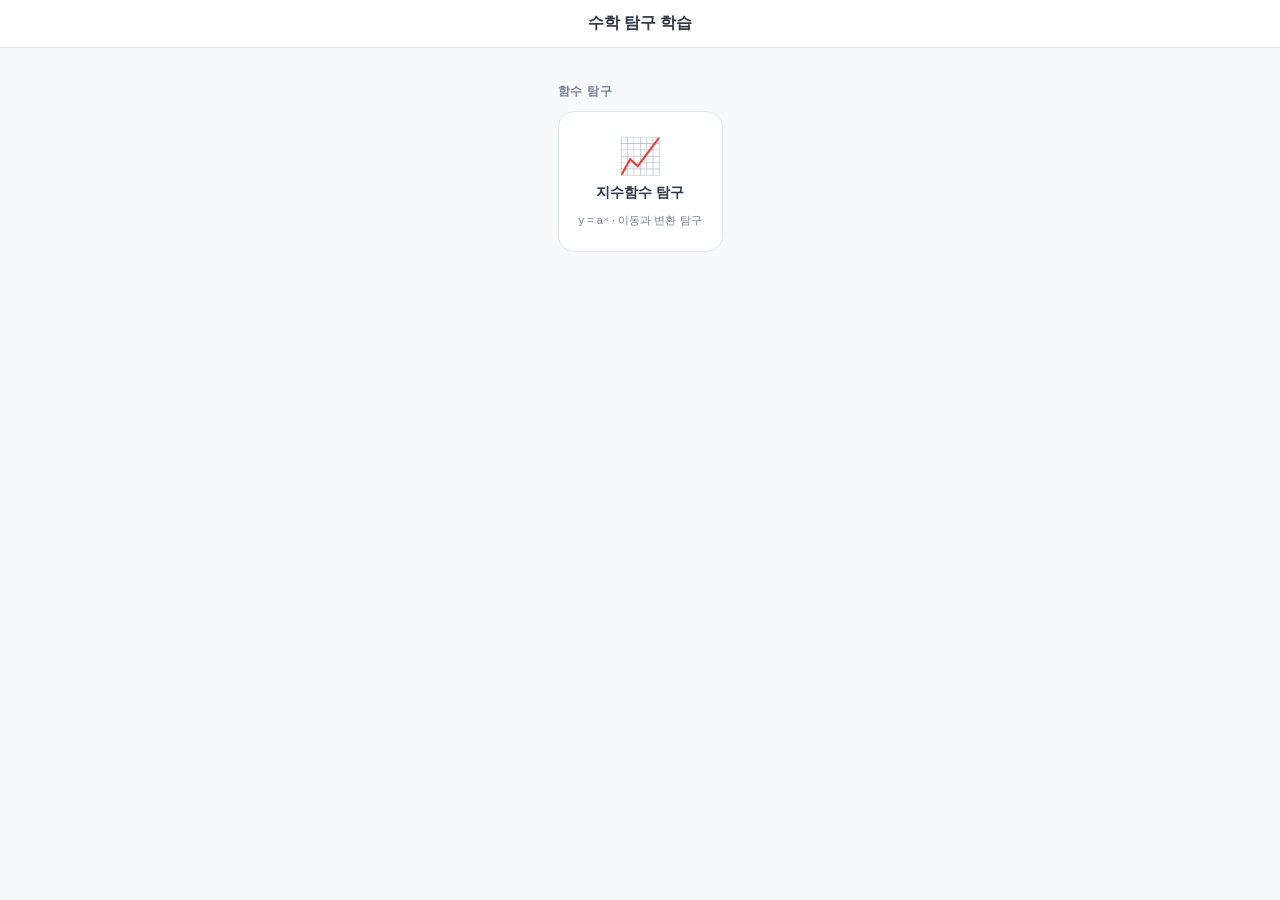
==== index.html @ c2b3ffa7 "feat: 지수함수 탐구 웹페이지 초기 구현" ====
<!DOCTYPE html>
<html lang="ko">
<head>
  <meta charset="UTF-8">
  <meta name="viewport" content="width=device-width, initial-scale=1.0">
  <title>수학 탐구 학습</title>
  <link rel="stylesheet" href="common.css">
  <style>
    body { overflow: auto; }
    .hub-body {
      flex: 1;
      display: flex;
      align-items: flex-start;
      justify-content: center;
      padding: 36px 24px;
      overflow: auto;
    }
    .hub-wrap {
      display: flex;
      flex-direction: column;
      gap: 32px;
      min-width: 0;
    }
    .hub-section { display: flex; flex-direction: column; gap: 12px; }
    .hub-section-title {
      font-size: 0.72rem;
      font-weight: 700;
      color: var(--text-muted);
      text-transform: uppercase;
      letter-spacing: 0.08em;
    }
    .card-row { display: flex; gap: 14px; flex-wrap: wrap; }
    .topic-card {
      background: var(--panel-bg);
      border: 1.5px solid var(--border);
      border-radius: 16px;
      padding: 26px 18px 22px;
      width: 165px;
      display: flex;
      flex-direction: column;
      align-items: center;
      gap: 9px;
      text-decoration: none;
      color: var(--text);
      transition: box-shadow 0.18s, border-color 0.18s;
    }
    .topic-card:hover {
      border-color: var(--accent);
      box-shadow: 0 4px 20px rgba(108,92,231,0.18);
    }
    .card-icon { font-size: 2.2rem; line-height: 1; }
    .card-name {
      font-size: 0.9rem;
      font-weight: 700;
      text-align: center;
      line-height: 1.45;
    }
    .card-desc {
      font-size: 0.7rem;
      color: var(--text-muted);
      text-align: center;
      line-height: 1.55;
    }
  </style>
</head>
<body>
  <header class="page-header">
    <span class="page-title">수학 탐구 학습</span>
  </header>
  <main class="hub-body">
    <div class="hub-wrap">

      <div class="hub-section">
        <div class="hub-section-title">함수 탐구</div>
        <div class="card-row">
          <a href="exp-function/index.html" class="topic-card">
            <span class="card-icon">📈</span>
            <span class="card-name">지수함수 탐구</span>
            <span class="card-desc">y = aˣ · 이동과 변환 탐구</span>
          </a>
        </div>
      </div>

    </div>
  </main>
</body>
</html>
---- common.css ----
/* ===== CSS 변수 (first-task 동일 팔레트) ===== */
:root {
  --accent: #6c5ce7;
  --accent-dark: #5a4bd1;
  --accent-light: #f0eeff;
  --bg: #f8f9fa;
  --panel-bg: #ffffff;
  --border: #e2e8f0;
  --text: #2d3748;
  --text-muted: #718096;
  --header-h: 48px;
}

/* ===== 리셋 + 기본 ===== */
*, *::before, *::after { box-sizing: border-box; margin: 0; padding: 0; }
body {
  font-family: -apple-system, BlinkMacSystemFont, 'Segoe UI', sans-serif;
  font-size: 15px;
  background: var(--bg);
  color: var(--text);
  height: 100dvh;
  overflow: hidden;
  display: flex;
  flex-direction: column;
}

/* ===== 헤더 ===== */
.page-header {
  height: var(--header-h);
  background: var(--panel-bg);
  border-bottom: 1px solid var(--border);
  display: flex;
  align-items: center;
  justify-content: center;
  position: relative;
  flex-shrink: 0;
}
.back-link {
  position: absolute;
  left: 14px;
  padding: 5px 14px;
  background: var(--accent);
  color: #fff;
  border-radius: 8px;
  font-size: 0.85rem;
  font-weight: 600;
  text-decoration: none;
  transition: background 0.15s;
}
.back-link:hover { background: var(--accent-dark); color: #fff; }
.page-title {
  font-size: 1rem;
  font-weight: 700;
  color: var(--text);
}

/* ===== 캔버스 공통 ===== */
canvas { display: block; }
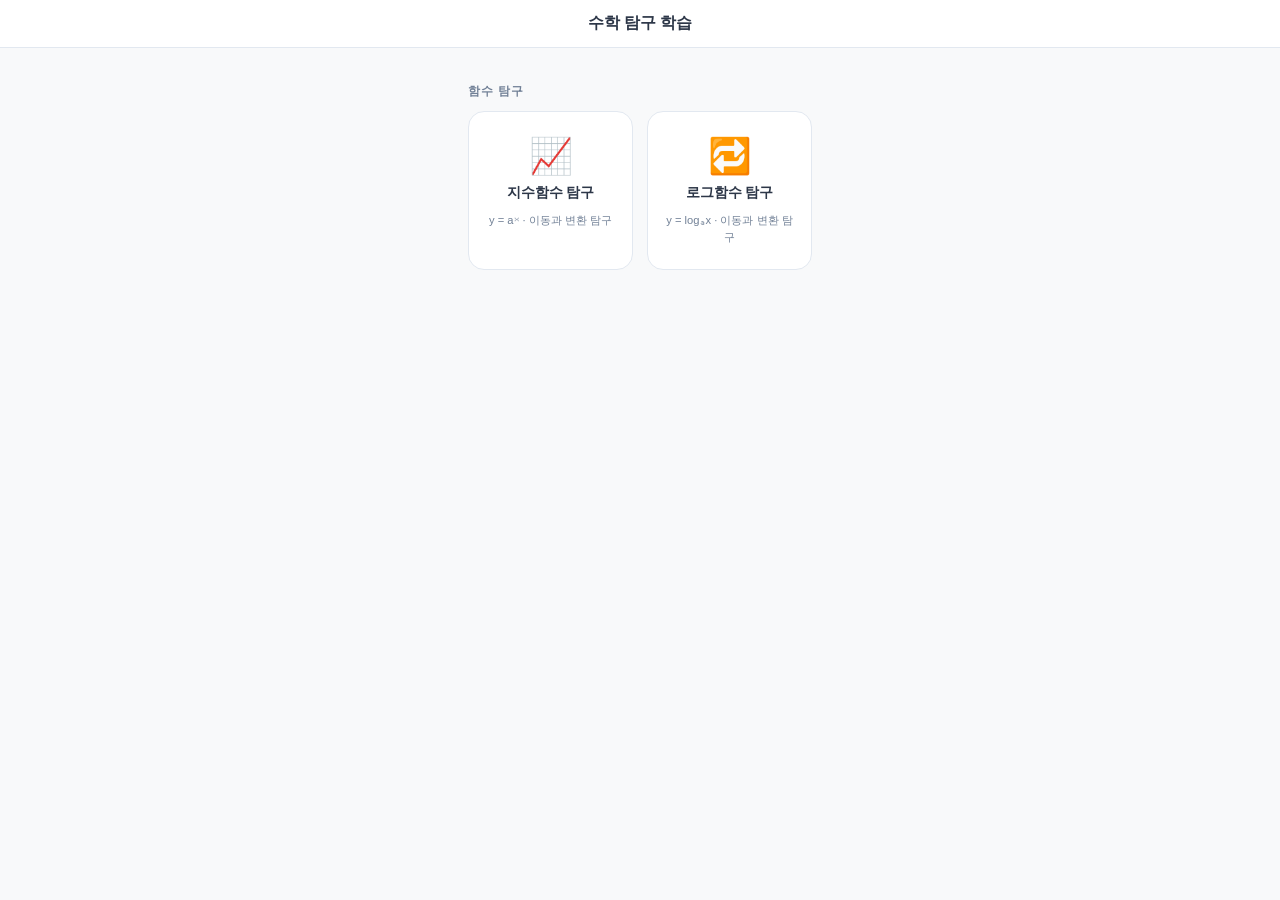
==== commit 4c2bd3de: "feat: 로그함수 탐구 페이지 추가 (허브 두 번째 카드) Co-Authored-By: Claude Sonnet 4.6 <noreply@anthropic.com>" ====
--- a/index.html
+++ b/index.html
@@ -78,6 +78,11 @@
             <span class="card-name">지수함수 탐구</span>
             <span class="card-desc">y = aˣ · 이동과 변환 탐구</span>
           </a>
+          <a href="log-function/index.html" class="topic-card">
+            <span class="card-icon">🔁</span>
+            <span class="card-name">로그함수 탐구</span>
+            <span class="card-desc">y = logₐx · 이동과 변환 탐구</span>
+          </a>
         </div>
       </div>
 
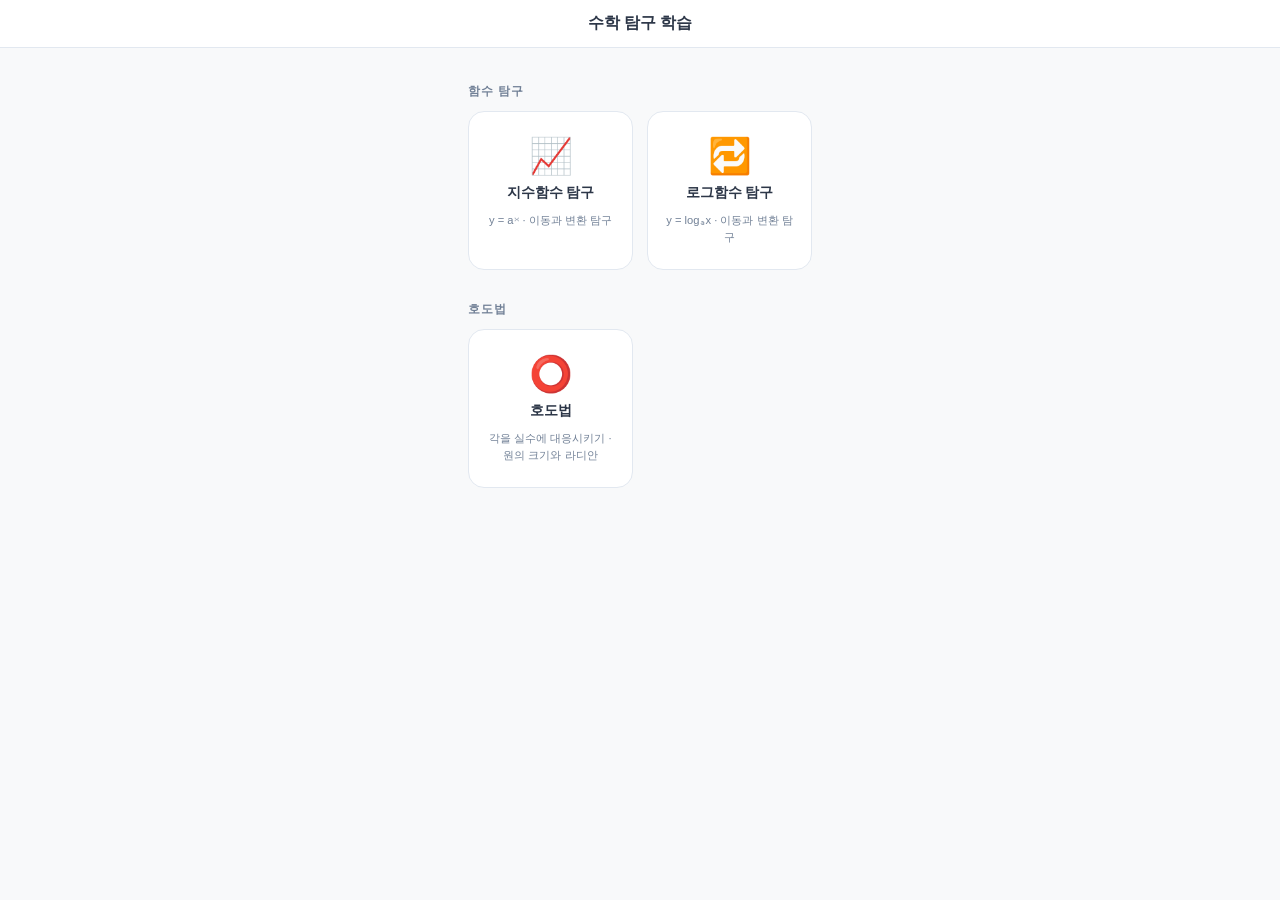
==== commit c64f21cf: "feat: 호도법 탐구 페이지 추가 (허브 호도법 섹션) Co-Authored-By: Claude Sonnet 5.5 <noreply@anthropic.com>" ====
--- a/index.html
+++ b/index.html
@@ -86,6 +86,17 @@
         </div>
       </div>
 
+      <div class="hub-section">
+        <div class="hub-section-title">호도법</div>
+        <div class="card-row">
+          <a href="radian/index.html" class="topic-card">
+            <span class="card-icon">⭕</span>
+            <span class="card-name">호도법</span>
+            <span class="card-desc">각을 실수에 대응시키기 · 원의 크기와 라디안</span>
+          </a>
+        </div>
+      </div>
+
     </div>
   </main>
 </body>
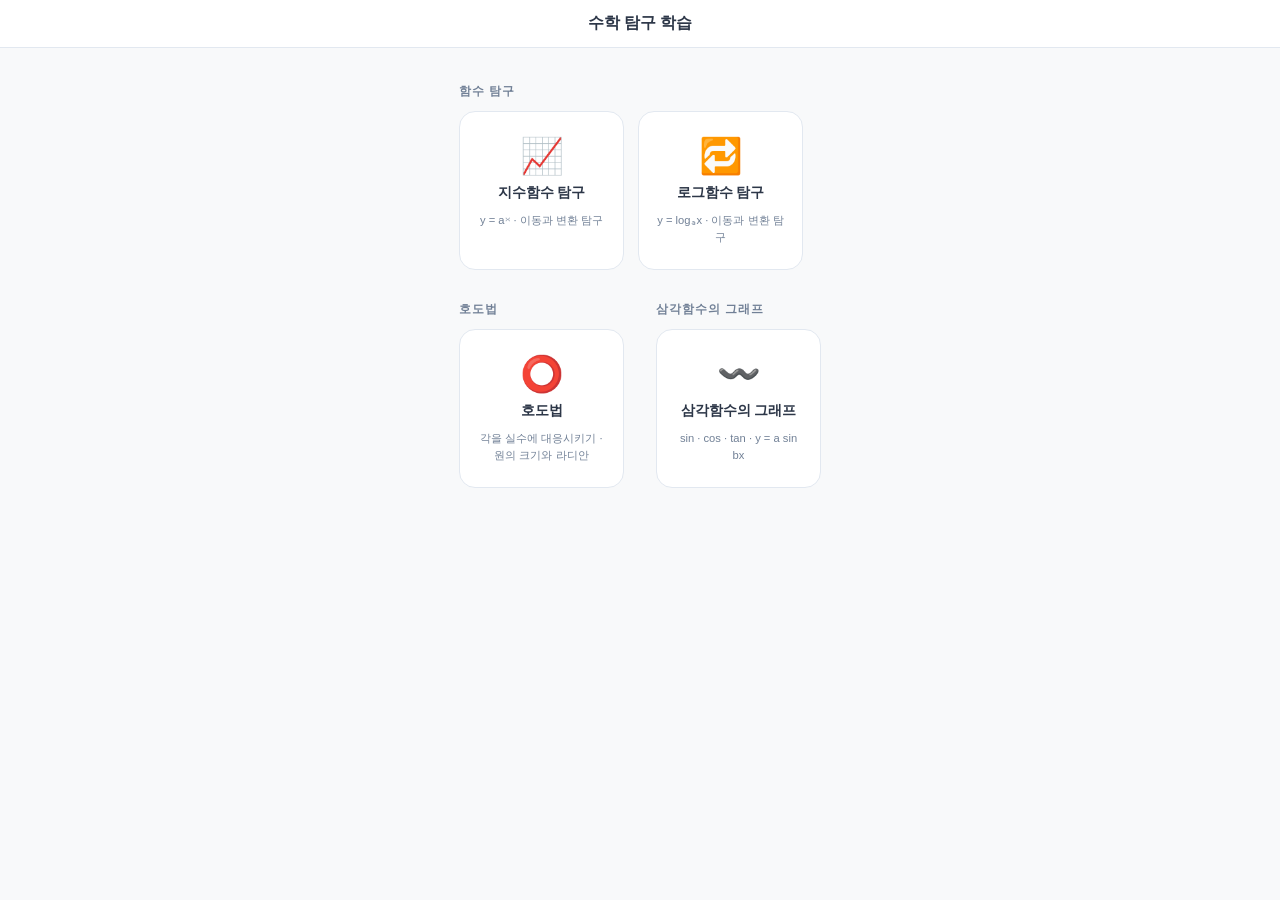
==== commit b10a176e: "feat: 삼각함수의 그래프 페이지 추가 (sin·cos·tan, y=a sin bx, 허브 배치) Co-Authored-By: Claude Sonnet 5.5 <noreply@a" ====
--- a/index.html
+++ b/index.html
@@ -22,6 +22,7 @@
       min-width: 0;
     }
     .hub-section { display: flex; flex-direction: column; gap: 12px; }
+    .section-row { display: flex; gap: 32px; flex-wrap: wrap; }
     .hub-section-title {
       font-size: 0.72rem;
       font-weight: 700;
@@ -86,6 +87,7 @@
         </div>
       </div>
 
+      <div class="section-row">
       <div class="hub-section">
         <div class="hub-section-title">호도법</div>
         <div class="card-row">
@@ -97,6 +99,18 @@
         </div>
       </div>
 
+      <div class="hub-section">
+        <div class="hub-section-title">삼각함수의 그래프</div>
+        <div class="card-row">
+          <a href="trig-graph/index.html" class="topic-card">
+            <span class="card-icon">〰️</span>
+            <span class="card-name">삼각함수의 그래프</span>
+            <span class="card-desc">sin · cos · tan · y = a sin bx</span>
+          </a>
+        </div>
+      </div>
+      </div>
+
     </div>
   </main>
 </body>
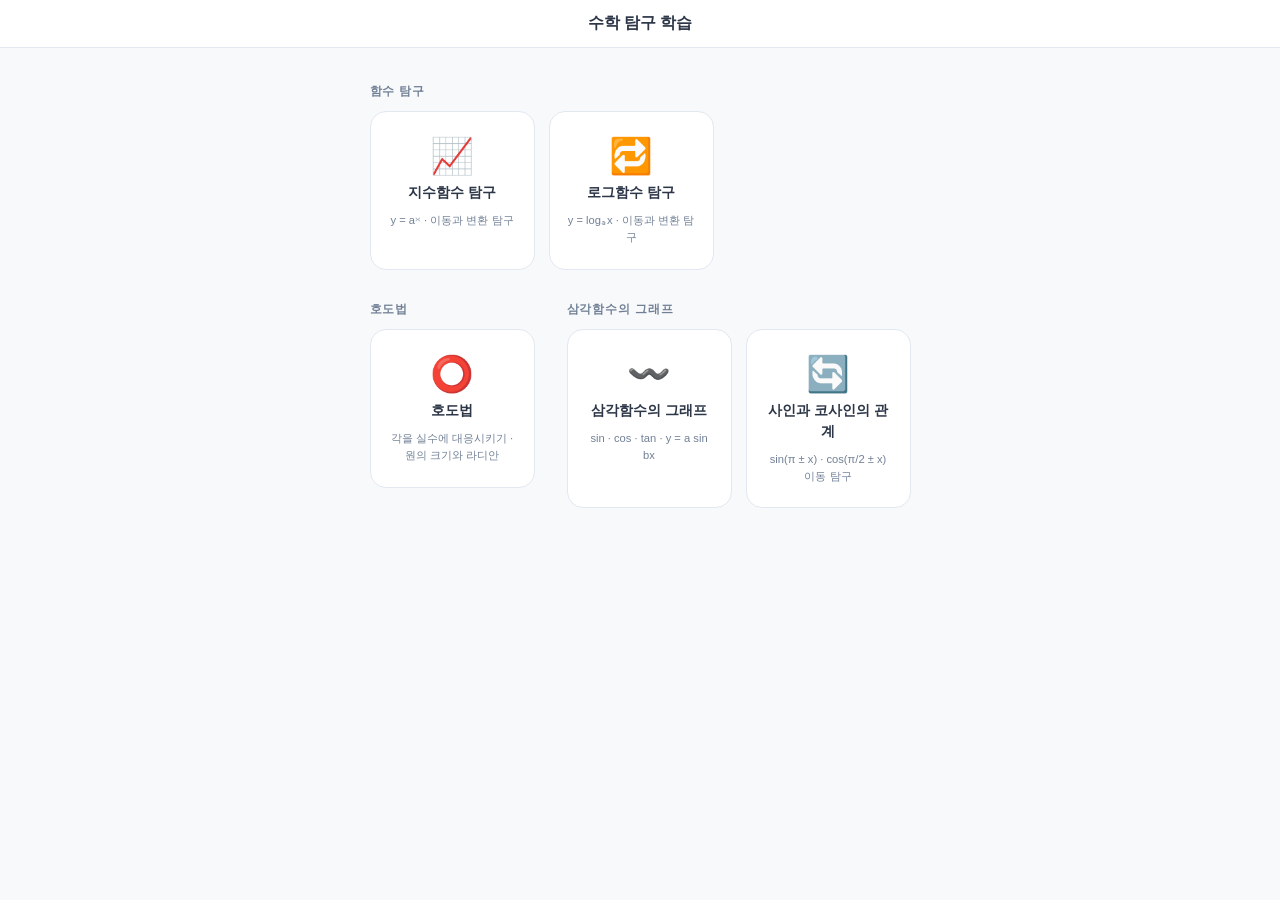
==== commit a735987f: "feat: 사인과 코사인의 관계 페이지 추가 (π±x, π/2±x 이동 탐구, 허브 카드) Co-Authored-By: Claude Sonnet 5.5 <noreply@anthro" ====
--- a/index.html
+++ b/index.html
@@ -107,6 +107,11 @@
             <span class="card-name">삼각함수의 그래프</span>
             <span class="card-desc">sin · cos · tan · y = a sin bx</span>
           </a>
+          <a href="sin-cos-relation/index.html" class="topic-card">
+            <span class="card-icon">🔄</span>
+            <span class="card-name">사인과 코사인의 관계</span>
+            <span class="card-desc">sin(π ± x) · cos(π/2 ± x) 이동 탐구</span>
+          </a>
         </div>
       </div>
       </div>
